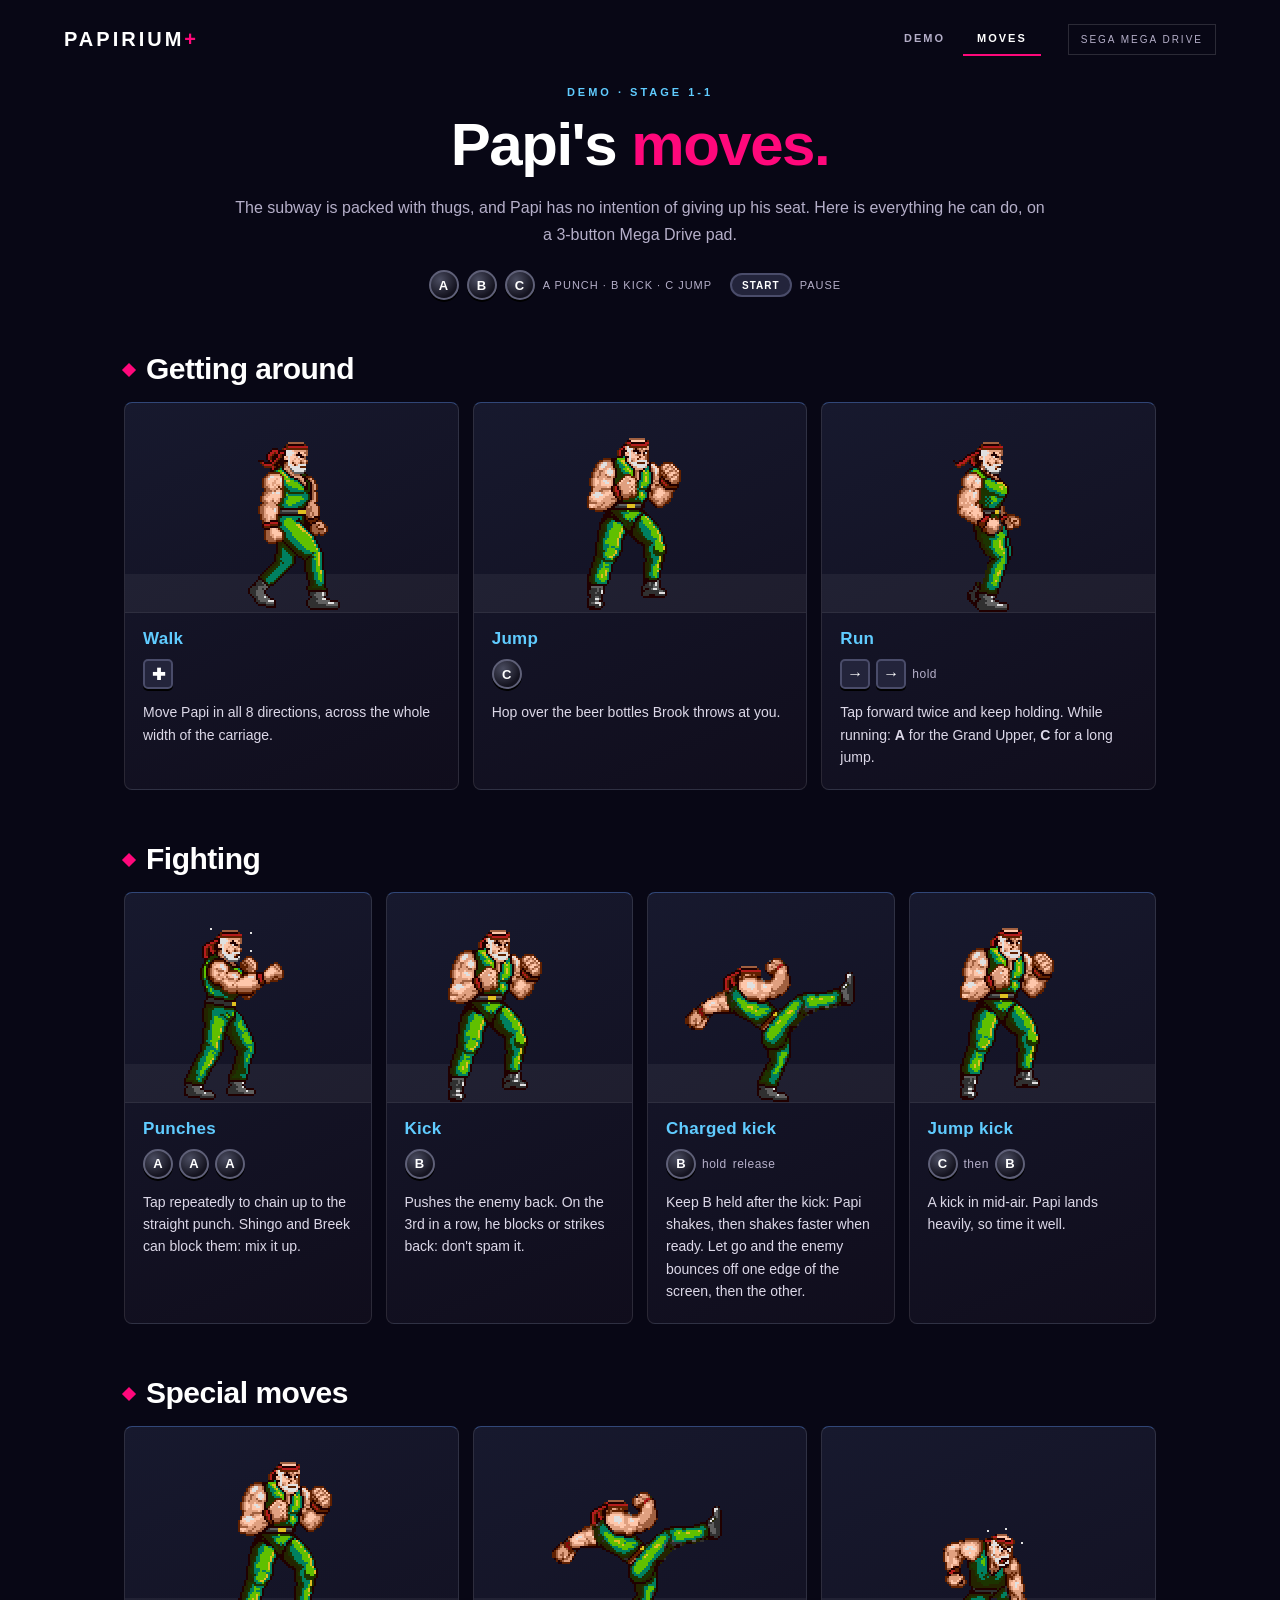
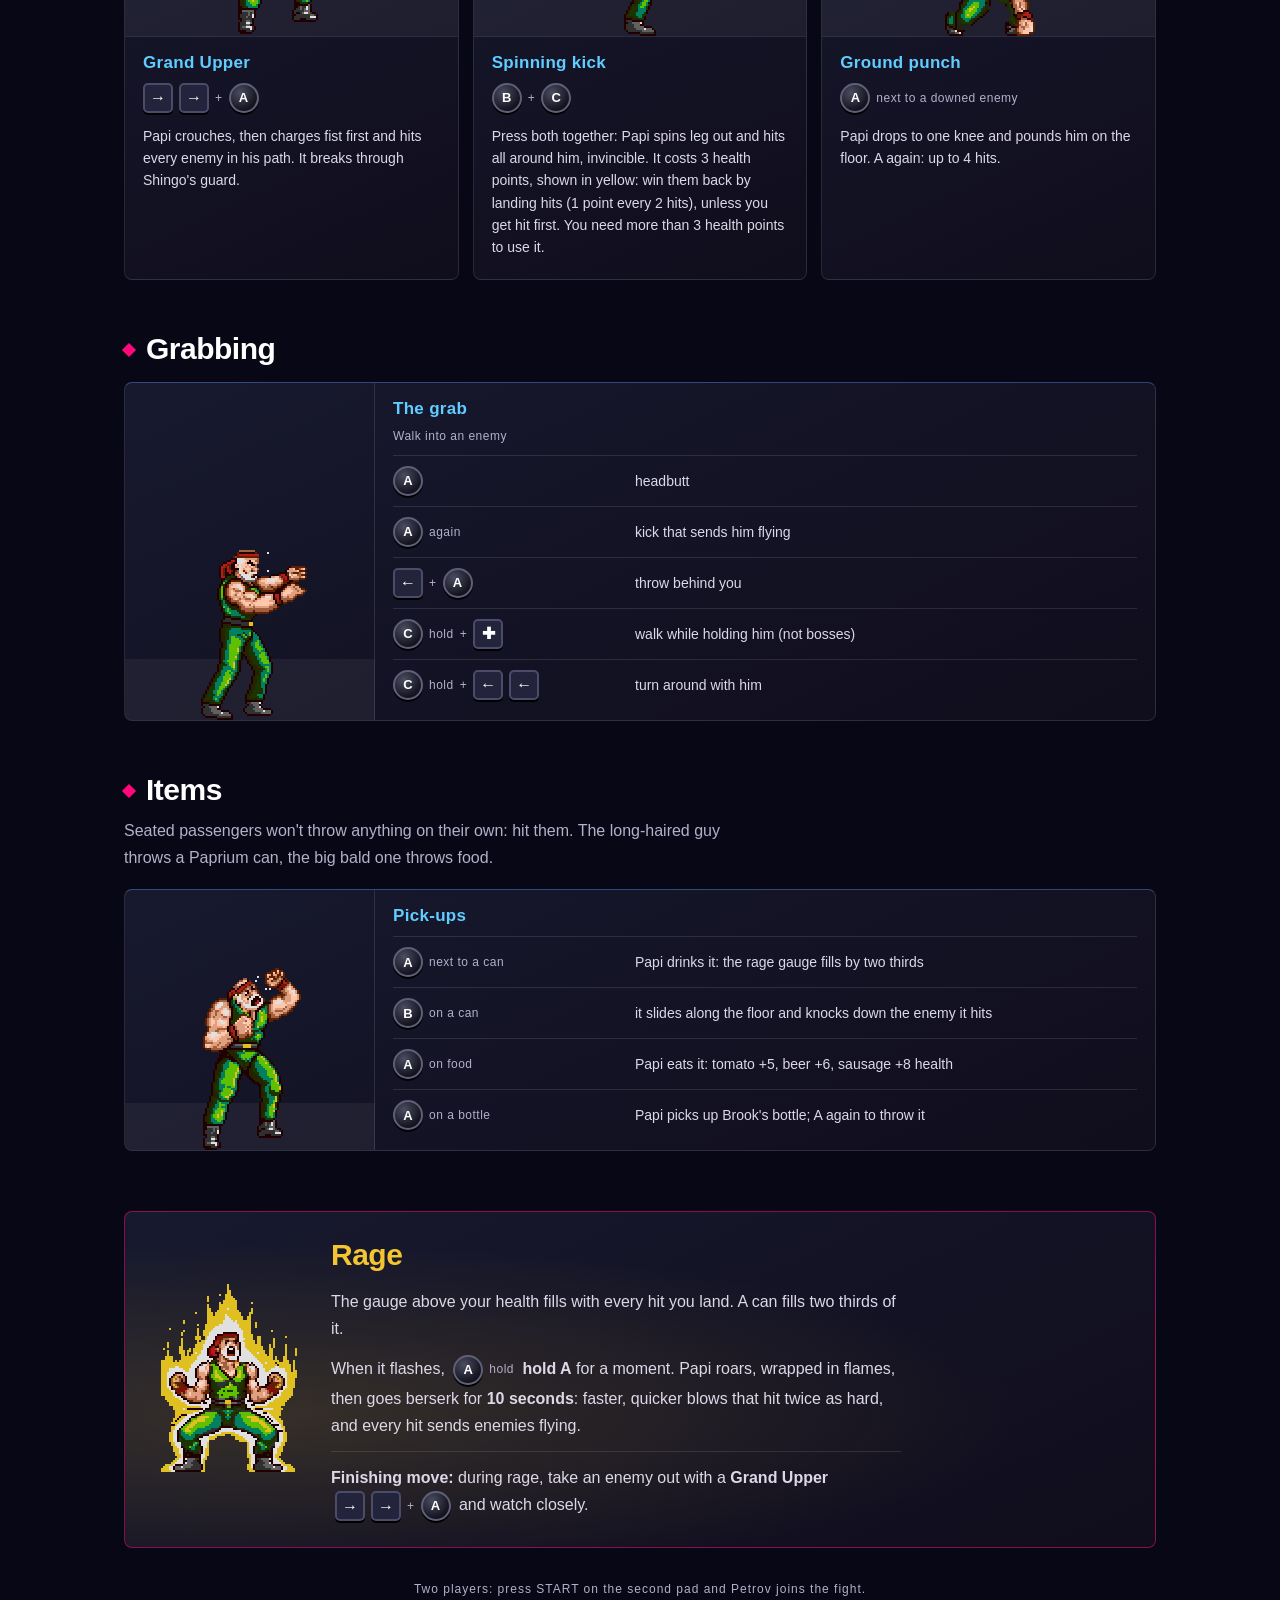
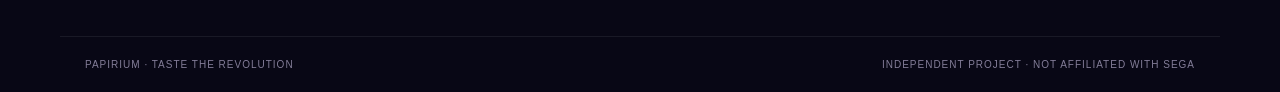
==== moves.html @ cec706c9 "ajout moves" ====
<!doctype html>
<html lang="en">
<head>
  <meta charset="utf-8">
  <meta name="viewport" content="width=device-width, initial-scale=1">
  <meta name="theme-color" content="#080715">
  <meta name="description" content="Every move Papi knows in the Papirium demo for SEGA Mega Drive: controls, specials, grabs, items and rage.">
  <title>PAPIRIUM — Papi's moves</title>
  <link rel="stylesheet" href="assets/style.css">
  <link rel="stylesheet" href="assets/moves.css">
</head>
<body>
  <header><a class="brand" href="index.html">PAPIRIUM<span>+</span></a>
    <nav class="tabs" aria-label="Site"><a href="index.html">Demo</a><a href="moves.html" aria-current="page">Moves</a></nav>
    <span class="platform">SEGA MEGA DRIVE</span></header>
  <main class="moves-page">
    <section class="moves-head">
      <div class="eyebrow">Demo · Stage 1-1</div>
      <h1>Papi's <span>moves.</span></h1>
      <p class="intro">The subway is packed with thugs, and Papi has no intention of giving up his seat. Here is everything he can do, on a 3-button Mega Drive pad.</p>
      <div class="pad" aria-label="Controller buttons"><kbd class="btn">A</kbd><kbd class="btn">B</kbd><kbd class="btn">C</kbd><span>A punch · B kick · C jump</span><kbd class="start">START</kbd><span>pause</span></div>
    </section>
<section class="group" aria-labelledby="t-getting-around"><h2 id="t-getting-around">Getting around</h2><div class="grid" style="--n:3"><article class="move"><div class="stage"><img src="assets/moves/marche.gif" width="106" height="176" alt="Papi: Walk" loading="lazy"></div><div class="info"><h3>Walk</h3><span class="input"><kbd class="dir" aria-label="D-pad">✚</kbd></span><p>Move Papi in all 8 directions, across the whole width of the carriage.</p></div></article><article class="move"><div class="stage"><img src="assets/moves/saut.gif" width="114" height="190" alt="Papi: Jump" loading="lazy"></div><div class="info"><h3>Jump</h3><span class="input"><kbd class="btn">C</kbd></span><p>Hop over the beer bottles Brook throws at you.</p></div></article><article class="move"><div class="stage"><img src="assets/moves/course.gif" width="128" height="174" alt="Papi: Run" loading="lazy"></div><div class="info"><h3>Run</h3><span class="input"><kbd class="dir" aria-label="forward">→</kbd><kbd class="dir" aria-label="forward">→</kbd><span class="j">hold</span></span><p>Tap forward twice and keep holding. While running: <b>A</b> for the Grand Upper, <b>C</b> for a long jump.</p></div></article></div></section>
<section class="group" aria-labelledby="t-fighting"><h2 id="t-fighting">Fighting</h2><div class="grid" style="--n:4"><article class="move"><div class="stage"><img src="assets/moves/poings.gif" width="136" height="180" alt="Papi: Punches" loading="lazy"></div><div class="info"><h3>Punches</h3><span class="input"><kbd class="btn">A</kbd><kbd class="btn">A</kbd><kbd class="btn">A</kbd></span><p>Tap repeatedly to chain up to the straight punch. Shingo and Breek can block them: mix it up.</p></div></article><article class="move"><div class="stage"><img src="assets/moves/pied.gif" width="178" height="176" alt="Papi: Kick" loading="lazy"></div><div class="info"><h3>Kick</h3><span class="input"><kbd class="btn">B</kbd></span><p>Pushes the enemy back. On the 3rd in a row, he blocks or strikes back: don't spam it.</p></div></article><article class="move"><div class="stage"><img src="assets/moves/charge.gif" width="180" height="148" alt="Papi: Charged kick" loading="lazy"></div><div class="info"><h3>Charged kick</h3><span class="input"><kbd class="btn">B</kbd><span class="j">hold</span><span class="j">release</span></span><p>Keep B held after the kick: Papi shakes, then shakes faster when ready. Let go and the enemy bounces off one edge of the screen, then the other.</p></div></article><article class="move"><div class="stage"><img src="assets/moves/piedsaute.gif" width="152" height="190" alt="Papi: Jump kick" loading="lazy"></div><div class="info"><h3>Jump kick</h3><span class="input"><kbd class="btn">C</kbd><span class="j">then</span><kbd class="btn">B</kbd></span><p>A kick in mid-air. Papi lands heavily, so time it well.</p></div></article></div></section>
<section class="group" aria-labelledby="t-special-moves"><h2 id="t-special-moves">Special moves</h2><div class="grid" style="--n:3"><article class="move"><div class="stage"><img src="assets/moves/upper.gif" width="114" height="190" alt="Papi: Grand Upper" loading="lazy"></div><div class="info"><h3>Grand Upper</h3><span class="input"><kbd class="dir" aria-label="forward">→</kbd><kbd class="dir" aria-label="forward">→</kbd><span class="j">+</span><kbd class="btn">A</kbd></span><p>Papi crouches, then charges fist first and hits every enemy in his path. It breaks through Shingo's guard.</p></div></article><article class="move"><div class="stage"><img src="assets/moves/toupie.gif" width="184" height="148" alt="Papi: Spinning kick" loading="lazy"></div><div class="info"><h3>Spinning kick</h3><span class="input"><kbd class="btn">B</kbd><span class="j">+</span><kbd class="btn">C</kbd></span><p>Press both together: Papi spins leg out and hits all around him, invincible. It costs 3 health points, shown in yellow: win them back by landing hits (1 point every 2 hits), unless you get hit first. You need more than 3 health points to use it.</p></div></article><article class="move"><div class="stage"><img src="assets/moves/sol.gif" width="100" height="114" alt="Papi: Ground punch" loading="lazy"></div><div class="info"><h3>Ground punch</h3><span class="input"><kbd class="btn">A</kbd><span class="j">next to a downed enemy</span></span><p>Papi drops to one knee and pounds him on the floor. A again: up to 4 hits.</p></div></article></div></section>
<section class="group" aria-labelledby="t-grabbing"><h2 id="t-grabbing">Grabbing</h2><div class="grid" style="--n:1"><article class="move wide"><div class="stage"><img src="assets/moves/chope.gif" width="122" height="176" alt="Papi: The grab" loading="lazy"></div><div class="info"><h3>The grab</h3><span class="input"><span class="j">Walk into an enemy</span></span><ul class="list"><li><span class="input"><kbd class="btn">A</kbd></span><span>headbutt</span></li><li><span class="input"><kbd class="btn">A</kbd><span class="j">again</span></span><span>kick that sends him flying</span></li><li><span class="input"><kbd class="dir" aria-label="back">←</kbd><span class="j">+</span><kbd class="btn">A</kbd></span><span>throw behind you</span></li><li><span class="input"><kbd class="btn">C</kbd><span class="j">hold</span><span class="j">+</span><kbd class="dir" aria-label="D-pad">✚</kbd></span><span>walk while holding him (not bosses)</span></li><li><span class="input"><kbd class="btn">C</kbd><span class="j">hold</span><span class="j">+</span><kbd class="dir" aria-label="back">←</kbd><kbd class="dir" aria-label="back">←</kbd></span><span>turn around with him</span></li></ul></div></article></div></section>
<section class="group" aria-labelledby="t-items"><h2 id="t-items">Items</h2><p class="lead">Seated passengers won't throw anything on their own: hit them. The long-haired guy throws a Paprium can, the big bald one throws food.</p><div class="grid" style="--n:1"><article class="move wide"><div class="stage"><img src="assets/moves/boire.gif" width="110" height="186" alt="Papi: Pick-ups" loading="lazy"></div><div class="info"><h3>Pick-ups</h3><ul class="list"><li><span class="input"><kbd class="btn">A</kbd><span class="j">next to a can</span></span><span>Papi drinks it: the rage gauge fills by two thirds</span></li><li><span class="input"><kbd class="btn">B</kbd><span class="j">on a can</span></span><span>it slides along the floor and knocks down the enemy it hits</span></li><li><span class="input"><kbd class="btn">A</kbd><span class="j">on food</span></span><span>Papi eats it: tomato +5, beer +6, sausage +8 health</span></li><li><span class="input"><kbd class="btn">A</kbd><span class="j">on a bottle</span></span><span>Papi picks up Brook's bottle; A again to throw it</span></li></ul></div></article></div></section>
<section class="rage" aria-labelledby="t-rage">
<div class="rage-img"><img src="assets/moves/rage.gif" width="146" height="188" alt="Papi unleashes his rage" loading="lazy"></div>
<div class="rage-txt">
<h2 id="t-rage">Rage</h2>
<p>The gauge above your health fills with every hit you land. A can fills two thirds of it.</p>
<p>When it flashes, <span class="input"><kbd class="btn">A</kbd><span class="j">hold</span></span> <b>hold A</b> for a moment. Papi roars, wrapped in flames, then goes berserk for <b>10 seconds</b>: faster, quicker blows that hit twice as hard, and every hit sends enemies flying.</p>
<p class="tip"><b>Finishing move:</b> during rage, take an enemy out with a <b>Grand Upper</b> <span class="input"><kbd class="dir" aria-label="forward">→</kbd><kbd class="dir" aria-label="forward">→</kbd><span class="j">+</span><kbd class="btn">A</kbd></span> and watch closely.</p>
</div></section>
    <p class="duo">Two players: press START on the second pad and Petrov joins the fight.</p>
  </main>
  <footer><span>Papirium · Taste the revolution</span><span>Independent project · Not affiliated with SEGA</span></footer>
</body>
</html>
---- assets/style.css ----
* { box-sizing: border-box; }
:root { color-scheme: dark; --pink: #ff087b; --muted: #b5afc9; }
[hidden] { display: none !important; }
body { margin: 0; background: #080715; color: white; font-family: Arial, Helvetica, sans-serif; }
header { max-width: 1440px; margin: auto; padding: 22px 5%; display: flex; justify-content: space-between; align-items: center; gap: 15px; }
.brand { font-size: 20px; font-weight: 900; letter-spacing: 3px; }
.brand { color: white; text-decoration: none; }
.brand span, h1 span { color: var(--pink); }
.tabs { display: flex; gap: 4px; margin-left: auto; margin-right: 12px; }
.tabs a { color: var(--muted); text-decoration: none; font-size: 11px; font-weight: bold; letter-spacing: 2px; text-transform: uppercase; padding: 10px 14px; border-bottom: 2px solid transparent; }
.tabs a:hover { color: white; }
.tabs a[aria-current="page"] { color: white; border-bottom-color: var(--pink); }
.tabs a:focus-visible, .brand:focus-visible { outline: 3px solid #60ccff; outline-offset: 3px; }
.platform { color: var(--muted); font-size: 10px; letter-spacing: 2px; border: 1px solid #ffffff24; padding: 9px 12px; }
.hero { max-width: 1440px; margin: auto; position: relative; }
.hero img { display: block; width: 100%; height: auto; }
.hero::after { content: ""; position: absolute; bottom: -1px; left: 0; right: 0; height: 20%; background: linear-gradient(transparent, #080715); }
.launch { text-align: center; max-width: 960px; margin: auto; padding: 12px 20px 65px; }
.eyebrow { color: #60ccff; letter-spacing: 3px; font-size: 11px; text-transform: uppercase; font-weight: bold; }
h1 { font-size: clamp(32px, 5.5vw, 60px); line-height: 1.1; letter-spacing: -1.5px; margin: 18px 0; }
.intro { color: var(--muted); line-height: 1.7; }
.countdown { display: flex; justify-content: center; gap: 14px; margin: 34px auto 24px; }
.unit { width: 128px; }
.number { font-size: clamp(32px, 7vw, 64px); font-weight: 800; font-variant-numeric: tabular-nums; border: 1px solid #ffffff1c; border-top-color: #649dff65; border-radius: 8px; background: linear-gradient(155deg, #17192e, #100d1c); padding: 18px 4px; }
.unit:last-child .number { color: var(--pink); border-top-color: #ff087b80; }
.label { display: block; margin-top: 11px; font-size: 10px; letter-spacing: 2px; text-transform: uppercase; color: var(--muted); }
.date { font-size: 12px; letter-spacing: 1px; color: var(--muted); margin: 0 0 28px; }
.cta { display: inline-flex; justify-content: center; align-items: center; min-height: 54px; padding: 15px 32px; text-transform: uppercase; letter-spacing: 1.4px; font-size: 12px; font-weight: bold; text-decoration: none; color: white; border: 1px solid #ff087b90; background: #e90069; border-radius: 4px; }
.cta[aria-disabled="true"] { background: #ff087b0d; color: #edb5d1; border-color: #ff087b45; cursor: default; }
.cta:focus-visible { outline: 3px solid #60ccff; outline-offset: 5px; }
.note { font-size: 12px; color: var(--muted); line-height: 1.7; }
footer { max-width: 1160px; margin: auto; border-top: 1px solid #ffffff12; padding: 22px 25px; display: flex; justify-content: space-between; gap: 15px; font-size: 10px; letter-spacing: 1px; text-transform: uppercase; color: #837d98; }
@media (max-width: 600px) {
  header { padding: 18px 20px; }
  .brand { font-size: 16px; }
  header { flex-wrap: wrap; }
  .tabs { order: 3; width: 100%; margin: 0; justify-content: center; border-top: 1px solid #ffffff12; padding-top: 6px; }
  .tabs a { font-size: 10px; padding: 8px 12px; }
  .platform { font-size: 8px; letter-spacing: 1px; }
  .eyebrow { font-size: 9px; letter-spacing: 2px; }
  .intro { font-size: 14px; }
  .countdown { gap: 8px; }
  .unit { width: 23%; max-width: 110px; }
  .label { font-size: 8px; letter-spacing: 1px; }
  .date { font-size: 10px; }
  .cta { width: 100%; max-width: 360px; padding: 15px; }
  footer { flex-direction: column; text-align: center; line-height: 1.7; }
}
---- assets/moves.css ----
/* Page "Moves" : la liste des coups de Papi, dans le style du site (fond nuit, rose, bleu ciel). */
:root { --blue: #60ccff; --card: #17192e; --card2: #100d1c; --line: #ffffff1c; --gold: #f4c531; --green: #5cc24f; }

.moves-page { max-width: 1160px; margin: auto; padding: 8px 5% 40px; }
.moves-head { text-align: center; max-width: 820px; margin: 0 auto 8px; }
.moves-head h1 { margin: 14px 0; }

.pad { display: flex; flex-wrap: wrap; justify-content: center; align-items: center; gap: 8px; margin-top: 22px; color: var(--muted); font-size: 11px; letter-spacing: 1px; text-transform: uppercase; }
.pad span { margin-right: 10px; }

.group { margin-top: 52px; }
.group h2, .rage h2 { font-size: clamp(22px, 3vw, 30px); letter-spacing: -.5px; margin: 0 0 16px; }
.group h2::before { content: ""; display: inline-block; width: 10px; height: 10px; background: var(--pink); margin-right: 12px; vertical-align: 4px; transform: rotate(45deg); }
.lead { color: var(--muted); line-height: 1.7; max-width: 70ch; margin: -6px 0 18px; }

.grid { display: grid; grid-template-columns: repeat(var(--n, 3), minmax(0, 1fr)); gap: 14px; }
.move { display: flex; flex-direction: column; border: 1px solid var(--line); border-top-color: #649dff65; border-radius: 8px; background: linear-gradient(155deg, var(--card), var(--card2)); overflow: hidden; }
.move.wide { flex-direction: row; }
.stage { display: flex; align-items: flex-end; justify-content: center; min-height: 210px; padding: 16px 12px 0; background: linear-gradient(to bottom, transparent 82%, #ffffff0d 82%); border-bottom: 1px solid var(--line); }
.move.wide .stage { flex: 0 0 250px; border-bottom: 0; border-right: 1px solid var(--line); }
.stage img { image-rendering: pixelated; image-rendering: crisp-edges; max-width: 100%; height: auto; }
.info { padding: 16px 18px 20px; min-width: 0; flex: 1; }
.info h3 { margin: 0 0 10px; font-size: 17px; letter-spacing: .3px; color: var(--blue); }
.info p { margin: 0; color: #dcd8e8; line-height: 1.6; font-size: 14px; }

.input { display: flex; flex-wrap: wrap; align-items: center; gap: 6px; margin: 0 0 12px; }
kbd { display: inline-grid; place-items: center; color: white; font-family: Arial, Helvetica, sans-serif; font-weight: 800; font-size: 13px; }
kbd.btn { width: 30px; height: 30px; border-radius: 50%; background: radial-gradient(circle at 35% 30%, #4b4d61, #14131f 70%); border: 2px solid #5f6078; box-shadow: 0 2px 0 #000; }
kbd.dir { width: 30px; height: 30px; border-radius: 5px; background: #23243b; border: 2px solid #4a4c6a; box-shadow: 0 2px 0 #000; font-size: 16px; }
kbd.start { height: 24px; padding: 0 10px; border-radius: 12px; background: #23243b; border: 2px solid #4a4c6a; font-size: 10px; letter-spacing: 1px; }
.j { color: var(--muted); font-size: 12px; letter-spacing: .5px; }

.list { list-style: none; margin: 4px 0 0; padding: 0; display: grid; gap: 10px; }
.list li { display: grid; grid-template-columns: minmax(0, 230px) minmax(0, 1fr); gap: 12px; align-items: center; border-top: 1px solid var(--line); padding-top: 10px; font-size: 14px; color: #dcd8e8; }
.list li .input { margin: 0; }

.rage { margin-top: 60px; display: grid; grid-template-columns: auto 1fr; gap: 30px; align-items: center; border: 1px solid #ff087b80; border-radius: 8px; padding: 26px 30px; background: radial-gradient(ellipse at 14% 60%, #f4c53126, transparent 60%), linear-gradient(155deg, var(--card), var(--card2)); }
.rage h2 { color: var(--gold); }
.rage p { margin: 0 0 12px; max-width: 64ch; line-height: 1.7; color: #dcd8e8; }
.rage .input { display: inline-flex; margin: 0 4px; vertical-align: middle; }
.rage .tip { border-top: 1px solid var(--line); padding-top: 12px; margin: 0; }
.rage-img img { image-rendering: pixelated; max-width: 100%; height: auto; }
.duo { text-align: center; color: var(--muted); font-size: 12px; letter-spacing: 1px; margin: 34px 0 0; }

@media (max-width: 960px) { .grid { grid-template-columns: repeat(2, minmax(0, 1fr)); } }
@media (max-width: 680px) {
  .grid { grid-template-columns: 1fr; }
  .move.wide { flex-direction: column; }
  .move.wide .stage { flex: none; border-right: 0; border-bottom: 1px solid var(--line); }
  .list li { grid-template-columns: 1fr; gap: 4px; }
  .rage { grid-template-columns: 1fr; justify-items: center; padding: 20px; }
}
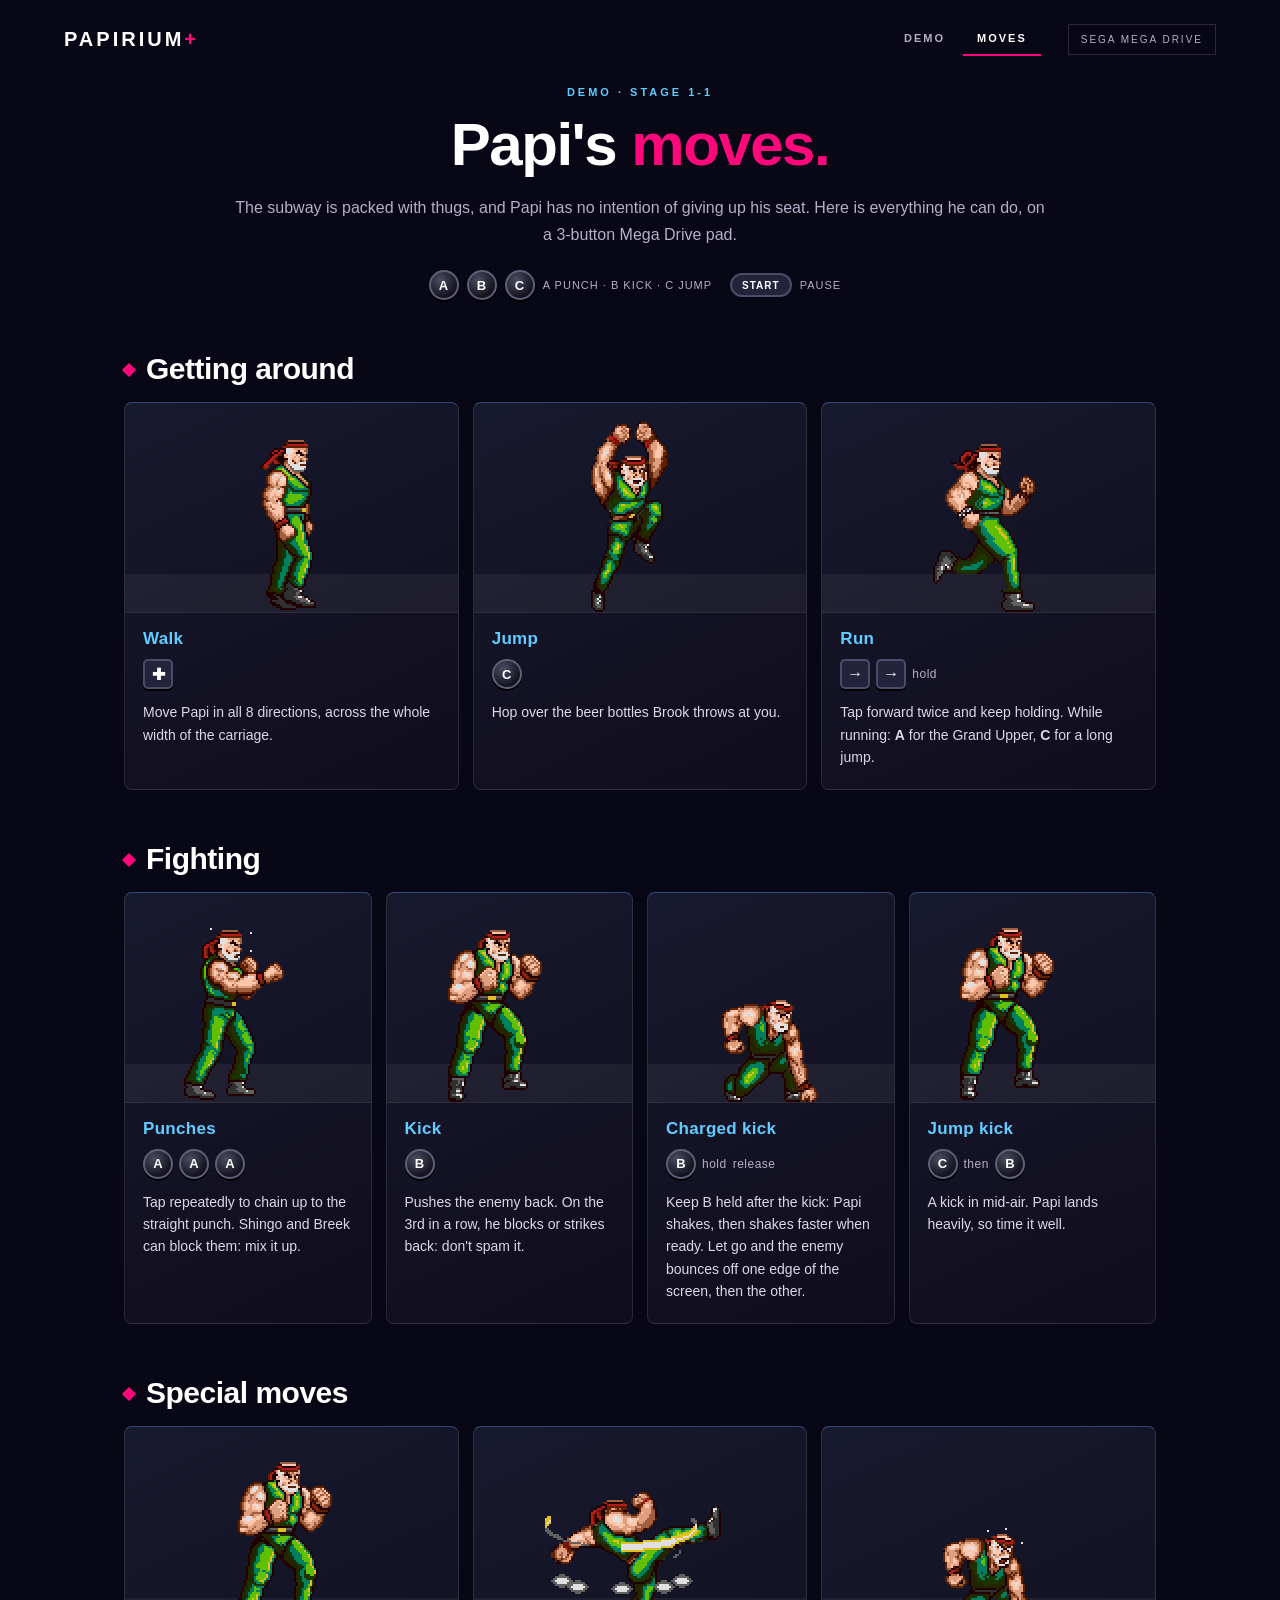
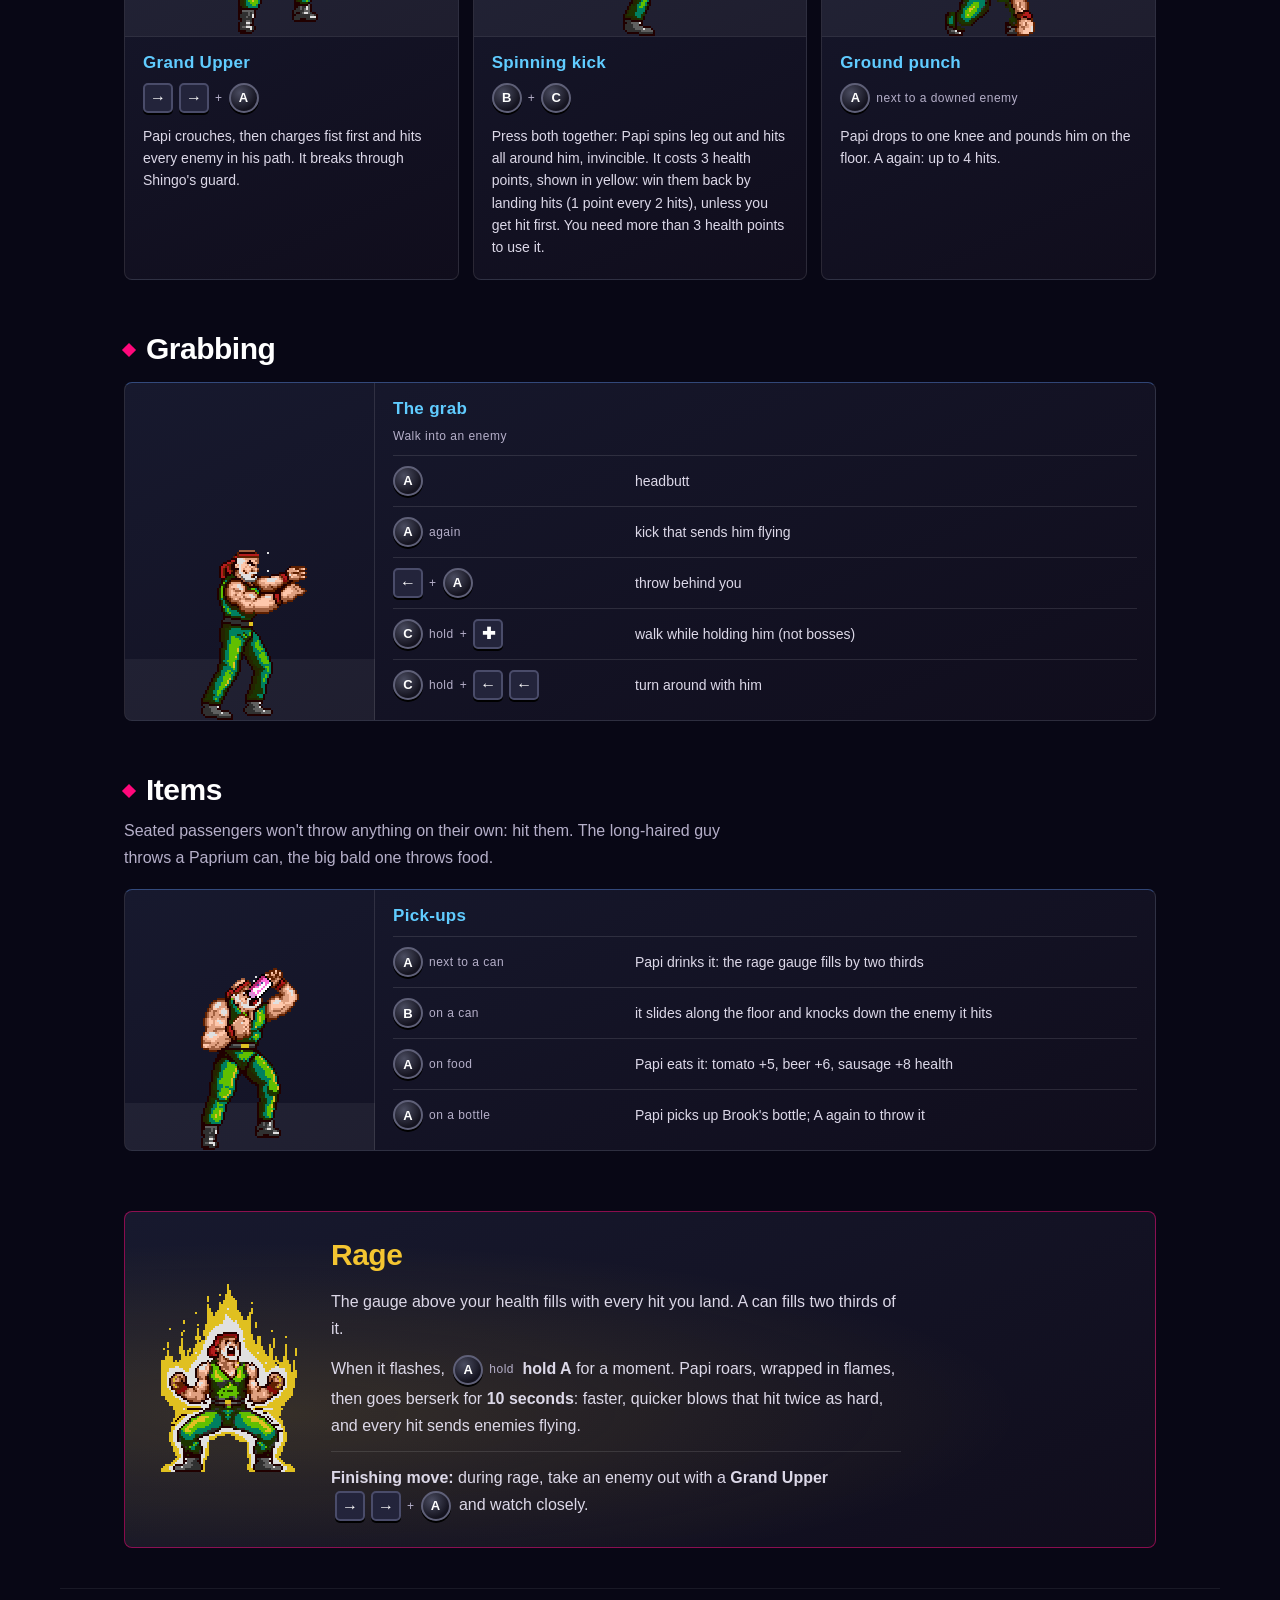
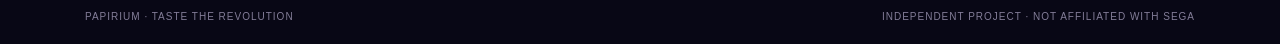
==== commit e972c809: "ajout moves2" ====
--- a/moves.html
+++ b/moves.html
@@ -21,10 +21,10 @@
       <div class="pad" aria-label="Controller buttons"><kbd class="btn">A</kbd><kbd class="btn">B</kbd><kbd class="btn">C</kbd><span>A punch · B kick · C jump</span><kbd class="start">START</kbd><span>pause</span></div>
     </section>
 <section class="group" aria-labelledby="t-getting-around"><h2 id="t-getting-around">Getting around</h2><div class="grid" style="--n:3"><article class="move"><div class="stage"><img src="assets/moves/marche.gif" width="106" height="176" alt="Papi: Walk" loading="lazy"></div><div class="info"><h3>Walk</h3><span class="input"><kbd class="dir" aria-label="D-pad">✚</kbd></span><p>Move Papi in all 8 directions, across the whole width of the carriage.</p></div></article><article class="move"><div class="stage"><img src="assets/moves/saut.gif" width="114" height="190" alt="Papi: Jump" loading="lazy"></div><div class="info"><h3>Jump</h3><span class="input"><kbd class="btn">C</kbd></span><p>Hop over the beer bottles Brook throws at you.</p></div></article><article class="move"><div class="stage"><img src="assets/moves/course.gif" width="128" height="174" alt="Papi: Run" loading="lazy"></div><div class="info"><h3>Run</h3><span class="input"><kbd class="dir" aria-label="forward">→</kbd><kbd class="dir" aria-label="forward">→</kbd><span class="j">hold</span></span><p>Tap forward twice and keep holding. While running: <b>A</b> for the Grand Upper, <b>C</b> for a long jump.</p></div></article></div></section>
-<section class="group" aria-labelledby="t-fighting"><h2 id="t-fighting">Fighting</h2><div class="grid" style="--n:4"><article class="move"><div class="stage"><img src="assets/moves/poings.gif" width="136" height="180" alt="Papi: Punches" loading="lazy"></div><div class="info"><h3>Punches</h3><span class="input"><kbd class="btn">A</kbd><kbd class="btn">A</kbd><kbd class="btn">A</kbd></span><p>Tap repeatedly to chain up to the straight punch. Shingo and Breek can block them: mix it up.</p></div></article><article class="move"><div class="stage"><img src="assets/moves/pied.gif" width="178" height="176" alt="Papi: Kick" loading="lazy"></div><div class="info"><h3>Kick</h3><span class="input"><kbd class="btn">B</kbd></span><p>Pushes the enemy back. On the 3rd in a row, he blocks or strikes back: don't spam it.</p></div></article><article class="move"><div class="stage"><img src="assets/moves/charge.gif" width="180" height="148" alt="Papi: Charged kick" loading="lazy"></div><div class="info"><h3>Charged kick</h3><span class="input"><kbd class="btn">B</kbd><span class="j">hold</span><span class="j">release</span></span><p>Keep B held after the kick: Papi shakes, then shakes faster when ready. Let go and the enemy bounces off one edge of the screen, then the other.</p></div></article><article class="move"><div class="stage"><img src="assets/moves/piedsaute.gif" width="152" height="190" alt="Papi: Jump kick" loading="lazy"></div><div class="info"><h3>Jump kick</h3><span class="input"><kbd class="btn">C</kbd><span class="j">then</span><kbd class="btn">B</kbd></span><p>A kick in mid-air. Papi lands heavily, so time it well.</p></div></article></div></section>
-<section class="group" aria-labelledby="t-special-moves"><h2 id="t-special-moves">Special moves</h2><div class="grid" style="--n:3"><article class="move"><div class="stage"><img src="assets/moves/upper.gif" width="114" height="190" alt="Papi: Grand Upper" loading="lazy"></div><div class="info"><h3>Grand Upper</h3><span class="input"><kbd class="dir" aria-label="forward">→</kbd><kbd class="dir" aria-label="forward">→</kbd><span class="j">+</span><kbd class="btn">A</kbd></span><p>Papi crouches, then charges fist first and hits every enemy in his path. It breaks through Shingo's guard.</p></div></article><article class="move"><div class="stage"><img src="assets/moves/toupie.gif" width="184" height="148" alt="Papi: Spinning kick" loading="lazy"></div><div class="info"><h3>Spinning kick</h3><span class="input"><kbd class="btn">B</kbd><span class="j">+</span><kbd class="btn">C</kbd></span><p>Press both together: Papi spins leg out and hits all around him, invincible. It costs 3 health points, shown in yellow: win them back by landing hits (1 point every 2 hits), unless you get hit first. You need more than 3 health points to use it.</p></div></article><article class="move"><div class="stage"><img src="assets/moves/sol.gif" width="100" height="114" alt="Papi: Ground punch" loading="lazy"></div><div class="info"><h3>Ground punch</h3><span class="input"><kbd class="btn">A</kbd><span class="j">next to a downed enemy</span></span><p>Papi drops to one knee and pounds him on the floor. A again: up to 4 hits.</p></div></article></div></section>
+<section class="group" aria-labelledby="t-fighting"><h2 id="t-fighting">Fighting</h2><div class="grid" style="--n:4"><article class="move"><div class="stage"><img src="assets/moves/poings.gif" width="136" height="180" alt="Papi: Punches" loading="lazy"></div><div class="info"><h3>Punches</h3><span class="input"><kbd class="btn">A</kbd><kbd class="btn">A</kbd><kbd class="btn">A</kbd></span><p>Tap repeatedly to chain up to the straight punch. Shingo and Breek can block them: mix it up.</p></div></article><article class="move"><div class="stage"><img src="assets/moves/pied.gif" width="178" height="176" alt="Papi: Kick" loading="lazy"></div><div class="info"><h3>Kick</h3><span class="input"><kbd class="btn">B</kbd></span><p>Pushes the enemy back. On the 3rd in a row, he blocks or strikes back: don't spam it.</p></div></article><article class="move"><div class="stage"><img src="assets/moves/charge.gif" width="178" height="176" alt="Papi: Charged kick" loading="lazy"></div><div class="info"><h3>Charged kick</h3><span class="input"><kbd class="btn">B</kbd><span class="j">hold</span><span class="j">release</span></span><p>Keep B held after the kick: Papi shakes, then shakes faster when ready. Let go and the enemy bounces off one edge of the screen, then the other.</p></div></article><article class="move"><div class="stage"><img src="assets/moves/piedsaute.gif" width="152" height="190" alt="Papi: Jump kick" loading="lazy"></div><div class="info"><h3>Jump kick</h3><span class="input"><kbd class="btn">C</kbd><span class="j">then</span><kbd class="btn">B</kbd></span><p>A kick in mid-air. Papi lands heavily, so time it well.</p></div></article></div></section>
+<section class="group" aria-labelledby="t-special-moves"><h2 id="t-special-moves">Special moves</h2><div class="grid" style="--n:3"><article class="move"><div class="stage"><img src="assets/moves/upper.gif" width="114" height="190" alt="Papi: Grand Upper" loading="lazy"></div><div class="info"><h3>Grand Upper</h3><span class="input"><kbd class="dir" aria-label="forward">→</kbd><kbd class="dir" aria-label="forward">→</kbd><span class="j">+</span><kbd class="btn">A</kbd></span><p>Papi crouches, then charges fist first and hits every enemy in his path. It breaks through Shingo's guard.</p></div></article><article class="move"><div class="stage"><img src="assets/moves/toupie.gif" width="198" height="148" alt="Papi: Spinning kick" loading="lazy"></div><div class="info"><h3>Spinning kick</h3><span class="input"><kbd class="btn">B</kbd><span class="j">+</span><kbd class="btn">C</kbd></span><p>Press both together: Papi spins leg out and hits all around him, invincible. It costs 3 health points, shown in yellow: win them back by landing hits (1 point every 2 hits), unless you get hit first. You need more than 3 health points to use it.</p></div></article><article class="move"><div class="stage"><img src="assets/moves/sol.gif" width="100" height="114" alt="Papi: Ground punch" loading="lazy"></div><div class="info"><h3>Ground punch</h3><span class="input"><kbd class="btn">A</kbd><span class="j">next to a downed enemy</span></span><p>Papi drops to one knee and pounds him on the floor. A again: up to 4 hits.</p></div></article></div></section>
 <section class="group" aria-labelledby="t-grabbing"><h2 id="t-grabbing">Grabbing</h2><div class="grid" style="--n:1"><article class="move wide"><div class="stage"><img src="assets/moves/chope.gif" width="122" height="176" alt="Papi: The grab" loading="lazy"></div><div class="info"><h3>The grab</h3><span class="input"><span class="j">Walk into an enemy</span></span><ul class="list"><li><span class="input"><kbd class="btn">A</kbd></span><span>headbutt</span></li><li><span class="input"><kbd class="btn">A</kbd><span class="j">again</span></span><span>kick that sends him flying</span></li><li><span class="input"><kbd class="dir" aria-label="back">←</kbd><span class="j">+</span><kbd class="btn">A</kbd></span><span>throw behind you</span></li><li><span class="input"><kbd class="btn">C</kbd><span class="j">hold</span><span class="j">+</span><kbd class="dir" aria-label="D-pad">✚</kbd></span><span>walk while holding him (not bosses)</span></li><li><span class="input"><kbd class="btn">C</kbd><span class="j">hold</span><span class="j">+</span><kbd class="dir" aria-label="back">←</kbd><kbd class="dir" aria-label="back">←</kbd></span><span>turn around with him</span></li></ul></div></article></div></section>
-<section class="group" aria-labelledby="t-items"><h2 id="t-items">Items</h2><p class="lead">Seated passengers won't throw anything on their own: hit them. The long-haired guy throws a Paprium can, the big bald one throws food.</p><div class="grid" style="--n:1"><article class="move wide"><div class="stage"><img src="assets/moves/boire.gif" width="110" height="186" alt="Papi: Pick-ups" loading="lazy"></div><div class="info"><h3>Pick-ups</h3><ul class="list"><li><span class="input"><kbd class="btn">A</kbd><span class="j">next to a can</span></span><span>Papi drinks it: the rage gauge fills by two thirds</span></li><li><span class="input"><kbd class="btn">B</kbd><span class="j">on a can</span></span><span>it slides along the floor and knocks down the enemy it hits</span></li><li><span class="input"><kbd class="btn">A</kbd><span class="j">on food</span></span><span>Papi eats it: tomato +5, beer +6, sausage +8 health</span></li><li><span class="input"><kbd class="btn">A</kbd><span class="j">on a bottle</span></span><span>Papi picks up Brook's bottle; A again to throw it</span></li></ul></div></article></div></section>
+<section class="group" aria-labelledby="t-items"><h2 id="t-items">Items</h2><p class="lead">Seated passengers won't throw anything on their own: hit them. The long-haired guy throws a Paprium can, the big bald one throws food.</p><div class="grid" style="--n:1"><article class="move wide"><div class="stage"><img src="assets/moves/boire.gif" width="114" height="186" alt="Papi: Pick-ups" loading="lazy"></div><div class="info"><h3>Pick-ups</h3><ul class="list"><li><span class="input"><kbd class="btn">A</kbd><span class="j">next to a can</span></span><span>Papi drinks it: the rage gauge fills by two thirds</span></li><li><span class="input"><kbd class="btn">B</kbd><span class="j">on a can</span></span><span>it slides along the floor and knocks down the enemy it hits</span></li><li><span class="input"><kbd class="btn">A</kbd><span class="j">on food</span></span><span>Papi eats it: tomato +5, beer +6, sausage +8 health</span></li><li><span class="input"><kbd class="btn">A</kbd><span class="j">on a bottle</span></span><span>Papi picks up Brook's bottle; A again to throw it</span></li></ul></div></article></div></section>
 <section class="rage" aria-labelledby="t-rage">
 <div class="rage-img"><img src="assets/moves/rage.gif" width="146" height="188" alt="Papi unleashes his rage" loading="lazy"></div>
 <div class="rage-txt">
@@ -33,7 +33,6 @@
 <p>When it flashes, <span class="input"><kbd class="btn">A</kbd><span class="j">hold</span></span> <b>hold A</b> for a moment. Papi roars, wrapped in flames, then goes berserk for <b>10 seconds</b>: faster, quicker blows that hit twice as hard, and every hit sends enemies flying.</p>
 <p class="tip"><b>Finishing move:</b> during rage, take an enemy out with a <b>Grand Upper</b> <span class="input"><kbd class="dir" aria-label="forward">→</kbd><kbd class="dir" aria-label="forward">→</kbd><span class="j">+</span><kbd class="btn">A</kbd></span> and watch closely.</p>
 </div></section>
-    <p class="duo">Two players: press START on the second pad and Petrov joins the fight.</p>
   </main>
   <footer><span>Papirium · Taste the revolution</span><span>Independent project · Not affiliated with SEGA</span></footer>
 </body>
--- a/assets/moves.css
+++ b/assets/moves.css
@@ -40,7 +40,6 @@
 .rage .input { display: inline-flex; margin: 0 4px; vertical-align: middle; }
 .rage .tip { border-top: 1px solid var(--line); padding-top: 12px; margin: 0; }
 .rage-img img { image-rendering: pixelated; max-width: 100%; height: auto; }
-.duo { text-align: center; color: var(--muted); font-size: 12px; letter-spacing: 1px; margin: 34px 0 0; }
 
 @media (max-width: 960px) { .grid { grid-template-columns: repeat(2, minmax(0, 1fr)); } }
 @media (max-width: 680px) {
